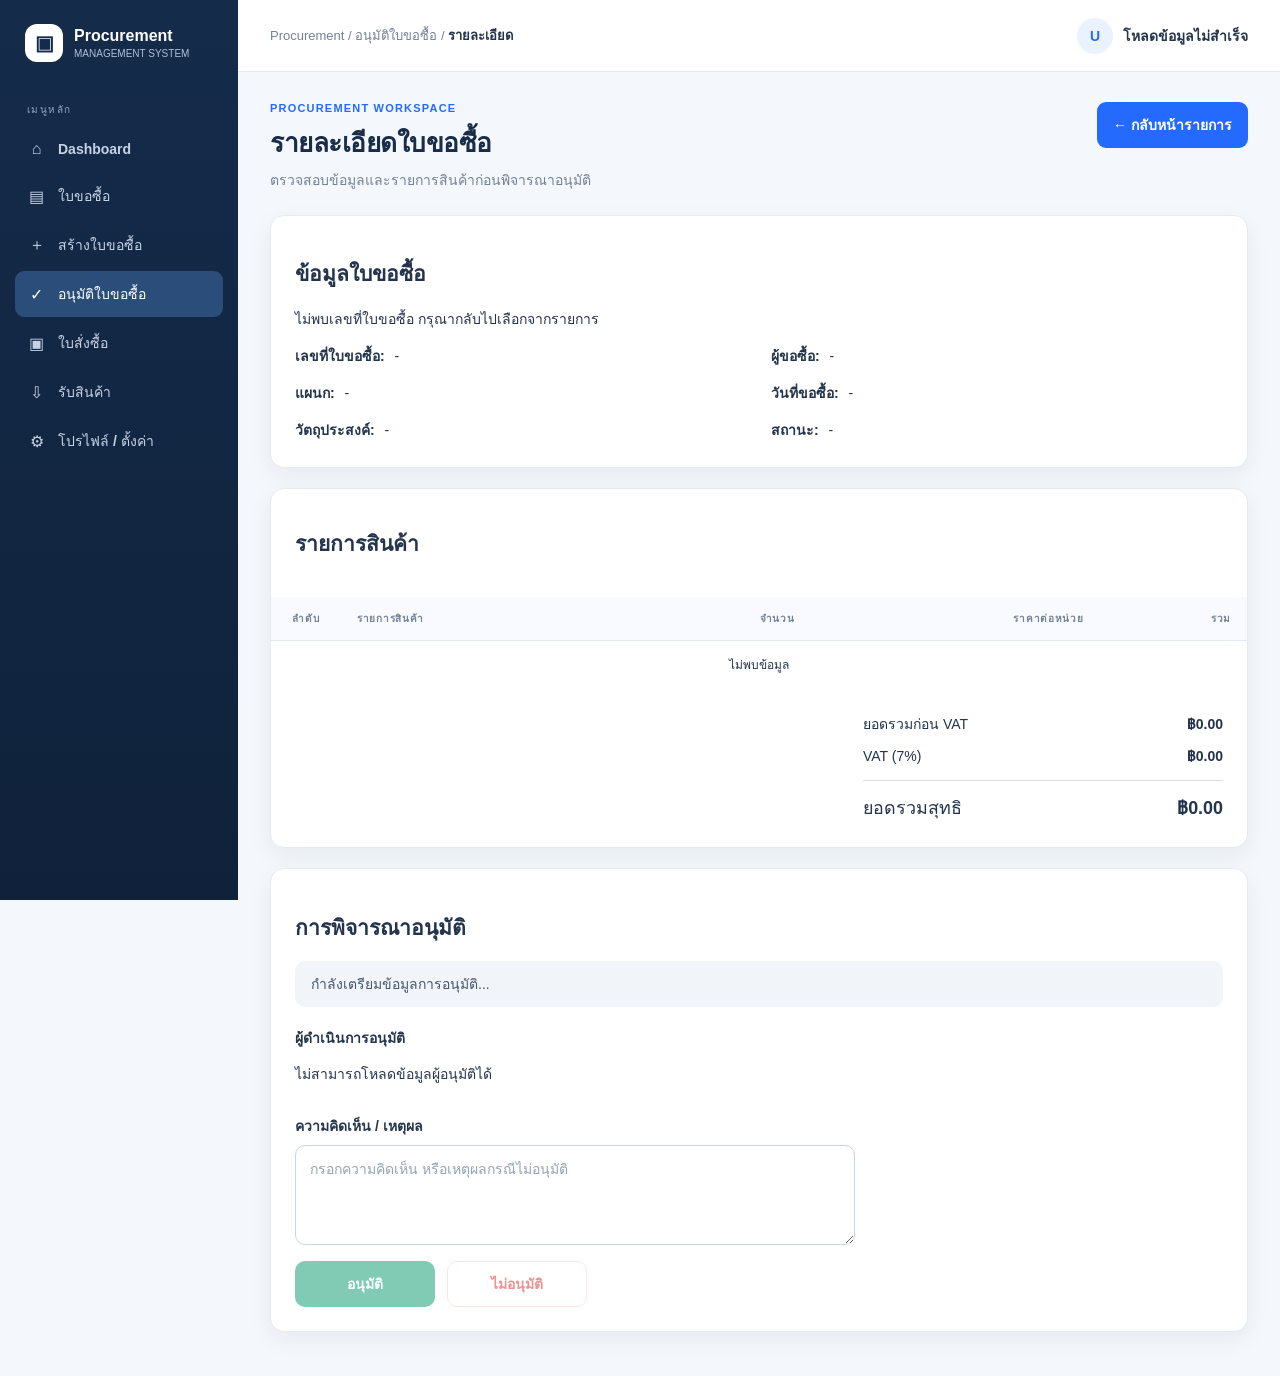
==== Final_project/approval-detail.html @ 4b98fd79 "Add project files." ====
<!DOCTYPE html>
<html lang="th">
<head>
    <meta charset="utf-8">
    <meta name="viewport" content="width=device-width, initial-scale=1">
    <title>รายละเอียดใบขอซื้อ | Procurement System</title>
    <link rel="stylesheet" href="styles.css">

    <style>
        /* Summary */
        .detail-summary {
            display: grid;
            grid-template-columns: repeat(2, minmax(0, 1fr));
            gap: 12px 24px;
        }

            .detail-summary p {
                margin: 0;
                line-height: 1.8;
                overflow-wrap: anywhere;
            }

            .detail-summary strong {
                margin-right: 6px;
            }

        /* Table */
        .detail-table th,
        .detail-table td {
            padding: 14px 16px;
            vertical-align: middle;
        }

            .detail-table th:first-child,
            .detail-table td:first-child {
                text-align: center;
                width: 70px;
            }

        .detail-table .number {
            text-align: right;
            white-space: nowrap;
        }

        .detail-table .empty-row {
            text-align: center;
            padding: 28px 16px;
            color: #6b7280;
        }

        /* Total summary */
        .total-summary {
            display: flex;
            justify-content: flex-end;
            padding: 20px 24px;
        }

        .total-box {
            width: 100%;
            max-width: 360px;
        }

        .total-row {
            display: flex;
            justify-content: space-between;
            align-items: baseline;
            gap: 16px;
            padding: 5px 0;
        }

            .total-row strong {
                white-space: nowrap;
                text-align: right;
            }

        .total-grand {
            margin-top: 8px;
            padding-top: 12px;
            border-top: 1px solid #ddd;
            font-size: 1.12rem;
        }

        /* Approval */
        .approval-form {
            display: flex;
            flex-direction: column;
            gap: 16px;
            max-width: 560px;
        }

        .approval-field label {
            display: block;
            margin-bottom: 6px;
            font-weight: 600;
        }

        .approval-field textarea {
            width: 100%;
            box-sizing: border-box;
            resize: vertical;
        }

        .approval-actions {
            display: flex;
            flex-wrap: wrap;
            gap: 12px;
        }

            .approval-actions button {
                min-width: 120px;
                cursor: pointer;
            }

                .approval-actions button:disabled {
                    cursor: not-allowed;
                    opacity: 0.6;
                }

        @media (max-width: 640px) {
            .detail-summary {
                grid-template-columns: 1fr;
            }

            .total-summary {
                padding: 16px;
            }

            .detail-table th,
            .detail-table td {
                padding: 10px;
            }

            .approval-actions button {
                flex: 1;
            }
        }
    </style>
</head>

<body>
    <div class="app">
        <aside class="sidebar">
            <a class="brand" href="dashboard.html">
                <span class="brand-mark">▣</span>
                <span>
                    Procurement
                    <small>MANAGEMENT SYSTEM</small>
                </span>
            </a>

            <div class="nav-label">เมนูหลัก</div>

            <nav class="nav">
                <a href="dashboard.html">
                    <span class="nav-icon">⌂</span>Dashboard
                </a>

                <a href="requisitions.html">
                    <span class="nav-icon">▤</span>ใบขอซื้อ
                </a>

                <a href="requisition-create.html">
                    <span class="nav-icon">＋</span>สร้างใบขอซื้อ
                </a>

                <a class="active" href="approvals.html">
                    <span class="nav-icon">✓</span>อนุมัติใบขอซื้อ
                </a>

                <a href="purchase-orders.html">
                    <span class="nav-icon">▣</span>ใบสั่งซื้อ
                </a>

                <a href="goods-receipts.html">
                    <span class="nav-icon">⇩</span>รับสินค้า
                </a>

                <a href="profile.html">
                    <span class="nav-icon">⚙</span>โปรไฟล์ / ตั้งค่า
                </a>
            </nav>
        </aside>

        <main class="main">
            <header class="topbar">
                <div class="crumb">
                    Procurement /
                    <a href="approvals.html">อนุมัติใบขอซื้อ</a> /
                    <strong>รายละเอียด</strong>
                </div>

                <div class="top-user">
                    <span class="avatar" id="currentUserAvatar">U</span>

                    <div class="user-info">
                        <span class="user-name" id="currentUserName">
                            กำลังโหลด...
                        </span>
                        <small id="currentUserRole"></small>
                    </div>
                </div>
            </header>

            <section class="content">
                <div class="page-head">
                    <div>
                        <div class="eyebrow">Procurement workspace</div>
                        <h1>รายละเอียดใบขอซื้อ</h1>
                        <p>ตรวจสอบข้อมูลและรายการสินค้าก่อนพิจารณาอนุมัติ</p>
                    </div>

                    <a class="btn" href="approvals.html">
                        ← กลับหน้ารายการ
                    </a>
                </div>

                <!-- Requisition information -->
                <section class="card" style="padding: 24px; margin-bottom: 20px">
                    <h2>ข้อมูลใบขอซื้อ</h2>

                    <p id="detail-message" role="status" aria-live="polite">
                        กำลังโหลดข้อมูลใบขอซื้อ...
                    </p>

                    <div id="requisition-detail" class="detail-summary">
                        <p>
                            <strong>เลขที่ใบขอซื้อ:</strong>
                            <span id="detail-id">-</span>
                        </p>

                        <p>
                            <strong>ผู้ขอซื้อ:</strong>
                            <span id="detail-requester">-</span>
                        </p>

                        <p>
                            <strong>แผนก:</strong>
                            <span id="detail-department">-</span>
                        </p>

                        <p>
                            <strong>วันที่ขอซื้อ:</strong>
                            <span id="detail-date">-</span>
                        </p>

                        <p>
                            <strong>วัตถุประสงค์:</strong>
                            <span id="detail-purpose">-</span>
                        </p>

                        <p>
                            <strong>สถานะ:</strong>
                            <span id="detail-status">-</span>
                        </p>
                    </div>
                </section>

                <!-- Requisition items and VAT -->
                <section class="card table-card">
                    <div style="padding: 20px 24px">
                        <h2>รายการสินค้า</h2>
                    </div>

                    <div class="table-wrap">
                        <table class="detail-table">
                            <thead>
                                <tr>
                                    <th scope="col">ลำดับ</th>
                                    <th scope="col">รายการสินค้า</th>
                                    <th scope="col" class="number">จำนวน</th>
                                    <th scope="col" class="number">ราคาต่อหน่วย</th>
                                    <th scope="col" class="number">รวม</th>
                                </tr>
                            </thead>

                            <tbody id="detail-items">
                                <tr>
                                    <td colspan="5" class="empty-row">
                                        กำลังโหลดรายการสินค้า...
                                    </td>
                                </tr>
                            </tbody>
                        </table>
                    </div>

                    <div class="total-summary">
                        <div class="total-box">
                            <div class="total-row">
                                <span>ยอดรวมก่อน VAT</span>
                                <strong id="detail-total">฿0.00</strong>
                            </div>

                            <div class="total-row">
                                <span>VAT (7%)</span>
                                <strong id="detail-vat">฿0.00</strong>
                            </div>

                            <div class="total-row total-grand">
                                <span>ยอดรวมสุทธิ</span>
                                <strong id="detail-grand-total">฿0.00</strong>
                            </div>
                        </div>
                    </div>
                </section>

                <!-- Approval form -->
                <section class="card" style="padding: 24px; margin-top: 20px">
                    <h2>การพิจารณาอนุมัติ</h2>

                    <p id="approval-message" role="status" aria-live="polite">
                        กำลังเตรียมข้อมูลการอนุมัติ...
                    </p>

                    <div class="approval-form">
                        <div class="approval-field">
                            <label for="current-approver">
                                ผู้ดำเนินการอนุมัติ
                            </label>
                            <p id="current-approver">
                                กำลังตรวจสอบผู้ใช้...
                            </p>
                        </div>

                        <div class="approval-field">
                            <label for="approval-comments">
                                ความคิดเห็น / เหตุผล
                            </label>

                            <textarea id="approval-comments"
                                      class="input"
                                      rows="3"
                                      maxlength="1000"
                                      placeholder="กรอกความคิดเห็น หรือเหตุผลกรณีไม่อนุมัติ"></textarea>
                        </div>

                        <div class="approval-actions">
                            <button type="button"
                                    class="btn"
                                    id="approve-button">
                                อนุมัติ
                            </button>

                            <button type="button"
                                    class="btn"
                                    id="reject-button">
                                ไม่อนุมัติ
                            </button>
                        </div>
                    </div>
                </section>
            </section>
        </main>
    </div>

    <script src="script.js"></script>
    
</body>
</html>
---- Final_project/styles.css ----
*{box-sizing:border-box} :root{--navy:#142b4a;--navy2:#1d3b62;--blue:#246bfd;--blue-soft:#eaf1ff;--bg:#f4f7fb;--text:#24344d;--muted:#748198;--line:#e5ebf3;--white:#fff;--green:#17865c;--green-bg:#e6f7ef;--orange:#b76a08;--orange-bg:#fff3df;--red:#c34242;--red-bg:#ffebeb;--shadow:0 8px 24px rgba(20,43,74,.06)}body{margin:0;font-family:Inter,"Segoe UI",Tahoma,Arial,sans-serif;background:var(--bg);color:var(--text);font-size:14px}a{color:inherit;text-decoration:none}button,input,select,textarea{font:inherit}.app{min-height:100vh}.sidebar{position:fixed;inset:0 auto 0 0;width:238px;background:linear-gradient(180deg,var(--navy),#10223b);color:#d7e2f2;padding:24px 15px;display:flex;flex-direction:column;z-index:5}.brand{display:flex;align-items:center;gap:11px;padding:0 10px 28px;color:#fff;font-weight:750;font-size:16px}.brand-mark{height:38px;width:38px;border-radius:12px;background:#fff;color:var(--navy);display:grid;place-items:center;font-size:20px}.brand small{display:block;font-size:10px;font-weight:500;color:#aebfd7;margin-top:3px}.nav-label{font-size:10px;text-transform:uppercase;letter-spacing:1.4px;color:#91a6c3;padding:12px 12px 8px}.nav a{display:flex;align-items:center;gap:12px;padding:12px;border-radius:9px;color:#c6d3e6;margin:3px 0;font-weight:550}.nav a:hover,.nav a.active{background:#2a4d79;color:#fff}.nav-icon{width:19px;text-align:center;font-size:16px}.side-bottom{margin-top:auto;border-top:1px solid #35506f;padding:18px 10px 0;font-size:12px;color:#aebfd7;line-height:1.7}.main{margin-left:238px;min-height:100vh}.topbar{height:72px;background:#fff;border-bottom:1px solid var(--line);display:flex;align-items:center;justify-content:space-between;padding:0 32px;position:sticky;top:0;z-index:3}.crumb{font-size:13px;color:var(--muted)}.crumb strong{color:var(--text)}.top-user{display:flex;align-items:center;gap:10px;font-weight:650}.avatar{width:36px;height:36px;border-radius:50%;background:var(--blue-soft);color:var(--blue);display:grid;place-items:center;font-weight:800}.content{padding:30px 32px 44px;max-width:1500px;margin:auto}.page-head{display:flex;align-items:flex-start;justify-content:space-between;gap:18px;margin-bottom:24px}.eyebrow{color:var(--blue);font-size:11px;font-weight:800;text-transform:uppercase;letter-spacing:1.2px;margin-bottom:8px}.page-head h1{font-size:26px;letter-spacing:-.5px;margin:0 0 7px;color:#182d49}.page-head p{color:var(--muted);margin:0;line-height:1.5}.btn{display:inline-flex;align-items:center;justify-content:center;gap:8px;padding:11px 15px;border:1px solid transparent;border-radius:9px;background:var(--blue);color:#fff;font-weight:700;cursor:pointer;white-space:nowrap}.btn:hover{filter:brightness(.97)}.btn.secondary{background:#fff;color:var(--text);border-color:var(--line)}.btn.danger{background:var(--red)}.btn.success{background:var(--green)}.grid{display:grid;gap:18px}.stats{grid-template-columns:repeat(4,minmax(0,1fr));margin-bottom:20px}.card{background:#fff;border:1px solid var(--line);border-radius:14px;box-shadow:var(--shadow)}.stat{padding:20px}.stat-top{display:flex;justify-content:space-between;align-items:center;color:var(--muted);font-size:12px;font-weight:650}.stat-icon{width:38px;height:38px;border-radius:11px;display:grid;place-items:center;background:var(--blue-soft);color:var(--blue);font-size:18px}.stat-value{font-size:28px;font-weight:800;color:#1b304d;margin:13px 0 5px}.stat-note{font-size:11px;color:var(--muted)}.stat-note strong{color:var(--green)}.two-col{grid-template-columns:1.35fr 1fr}.section{padding:22px;margin-bottom:20px}.section-head{display:flex;align-items:center;justify-content:space-between;gap:12px;margin-bottom:18px}.section-head h2{font-size:16px;margin:0}.section-head a{font-size:12px;color:var(--blue);font-weight:700}.chart-placeholder{height:220px;display:flex;align-items:flex-end;justify-content:space-around;padding:20px 10px 0;border-bottom:1px solid var(--line);background:repeating-linear-gradient(to bottom,transparent 0,transparent 43px,#edf1f7 44px)}.bar-wrap{height:100%;display:flex;flex-direction:column;justify-content:flex-end;align-items:center;gap:8px;flex:1}.bar{width:min(32px,55%);border-radius:6px 6px 0 0;background:linear-gradient(180deg,#70a1ff,#246bfd)}.bar-label{font-size:10px;color:var(--muted);margin-bottom:8px}.legend{display:flex;gap:16px;color:var(--muted);font-size:11px;margin-top:14px}.dot{display:inline-block;width:7px;height:7px;border-radius:50%;background:var(--blue);margin-right:5px}.table-card{overflow:hidden}.table-tools{padding:17px 20px;border-bottom:1px solid var(--line);display:flex;align-items:center;gap:10px;flex-wrap:wrap}.field{display:flex;flex-direction:column;gap:7px;margin-bottom:16px}.field label{font-size:12px;font-weight:750;color:#43536a}.field input,.field select,.field textarea,.search{border:1px solid #dce4ef;border-radius:8px;background:#fff;padding:11px 12px;outline:none;color:var(--text);min-width:0}.field input:focus,.field select:focus,.field textarea:focus,.search:focus{border-color:#7aa4ff;box-shadow:0 0 0 3px #eaf1ff}.search{width:min(290px,100%)}.filter{padding:10px 12px;border:1px solid #dce4ef;border-radius:8px;background:#fff;color:var(--text)}.table-wrap{overflow-x:auto}table{border-collapse:collapse;width:100%;white-space:nowrap}th{text-align:left;background:#f8faff;color:#748198;font-size:10px;text-transform:uppercase;letter-spacing:.7px;padding:14px 18px;border-bottom:1px solid var(--line)}td{padding:15px 18px;border-bottom:1px solid #edf1f6;font-size:12px}tbody tr:hover{background:#fbfcff}tbody tr:last-child td{border-bottom:0}.id{font-weight:800;color:#31547f}.status{display:inline-flex;align-items:center;border-radius:20px;padding:5px 9px;font-size:10px;font-weight:800}.status.pending{background:var(--orange-bg);color:var(--orange)}.status.approved,.status.received{background:var(--green-bg);color:var(--green)}.status.rejected,.status.overdue{background:var(--red-bg);color:var(--red)}.status.processing{background:var(--blue-soft);color:var(--blue)}.table-link{color:var(--blue);font-weight:750}.table-foot{display:flex;justify-content:space-between;align-items:center;padding:15px 20px;border-top:1px solid var(--line);color:var(--muted);font-size:11px}.pagination{display:flex;gap:5px}.pagination span{padding:7px 10px;border:1px solid var(--line);border-radius:7px}.pagination .current{background:var(--blue);color:#fff;border-color:var(--blue)}.form-grid{display:grid;grid-template-columns:repeat(2,minmax(0,1fr));gap:0 18px}.span-2{grid-column:span 2}.form-card{padding:24px}.form-section-title{font-size:14px;font-weight:800;padding-bottom:14px;border-bottom:1px solid var(--line);margin:0 0 20px}.form-actions{display:flex;justify-content:flex-end;gap:10px;padding-top:20px;border-top:1px solid var(--line)}.item-row{display:grid;grid-template-columns:2fr .8fr 1fr 1fr 38px;gap:10px;align-items:end;margin-bottom:10px}.item-row .field{margin-bottom:0}.summary{background:#f8faff;border:1px solid var(--line);border-radius:10px;padding:17px;display:flex;justify-content:flex-end;gap:40px;margin-top:20px}.summary small{color:var(--muted);display:block;margin-bottom:5px}.summary strong{font-size:18px}.report-grid{grid-template-columns:repeat(3,minmax(0,1fr))}.report-card{padding:22px}.report-card .report-icon{height:42px;width:42px;border-radius:12px;background:var(--blue-soft);color:var(--blue);display:grid;place-items:center;font-size:20px;margin-bottom:16px}.report-card h3{margin:0 0 7px;font-size:15px}.report-card p{color:var(--muted);font-size:12px;line-height:1.6;min-height:38px}.profile-layout{grid-template-columns:250px 1fr}.profile-side{padding:25px;text-align:center}.profile-big{width:78px;height:78px;margin:5px auto 14px;border-radius:50%;background:var(--blue-soft);color:var(--blue);display:grid;place-items:center;font-size:28px;font-weight:800}.profile-side h3{margin:0 0 6px}.profile-side p{color:var(--muted);font-size:12px;margin:0 0 18px}.muted{color:var(--muted)}.login-page{min-height:100vh;display:grid;grid-template-columns:1fr 1fr;background:#fff}.login-visual{background:radial-gradient(circle at 20% 20%,#2f5f96 0,#1a3b63 35%,#102541 100%);color:#fff;padding:8vh 8%;display:flex;flex-direction:column;justify-content:space-between;overflow:hidden;position:relative}.login-visual:after{content:"";position:absolute;width:450px;height:450px;border:1px solid #ffffff20;border-radius:50%;right:-160px;bottom:-180px;box-shadow:0 0 0 50px #ffffff08,0 0 0 100px #ffffff05}.login-visual .brand{padding:0;position:relative;z-index:1}.visual-copy{position:relative;z-index:1;max-width:470px}.visual-copy .tag{display:inline-block;padding:7px 11px;border-radius:20px;background:#ffffff16;color:#d8e8ff;font-size:11px;margin-bottom:20px}.visual-copy h1{font-size:clamp(32px,4vw,52px);line-height:1.12;letter-spacing:-1.5px;margin:0 0 18px}.visual-copy p{color:#c3d4e9;line-height:1.8;max-width:390px}.visual-stats{display:flex;gap:35px;margin-top:35px}.visual-stats strong{display:block;font-size:22px}.visual-stats span{font-size:11px;color:#c3d4e9}.visual-foot{font-size:11px;color:#a8bdd8;position:relative;z-index:1}.login-right{display:grid;place-items:center;padding:35px}.login-form{width:min(390px,100%)}.login-form .eyebrow{margin-bottom:12px}.login-form h2{font-size:29px;letter-spacing:-.7px;margin:0 0 8px}.login-form .sub{color:var(--muted);margin:0 0 30px;line-height:1.6}.login-form .field{margin-bottom:19px}.login-form .field input{padding:13px}.login-row{display:flex;align-items:center;justify-content:space-between;font-size:12px;margin:4px 0 22px}.check{display:flex;align-items:center;gap:8px;color:var(--muted)}.forgot{color:var(--blue);font-weight:700}.full{width:100%}.login-note{text-align:center;font-size:11px;color:var(--muted);margin-top:28px;line-height:1.7}.notice{background:#f7faff;border:1px solid #e1eaff;color:#5b6f8e;border-radius:9px;padding:12px 14px;font-size:11px;line-height:1.6;margin-top:20px}.empty{text-align:center;padding:45px;color:var(--muted)}.mobile-menu{display:none}@media(max-width:1100px){.sidebar{width:205px}.main{margin-left:205px}.content{padding:25px 22px}.stats{grid-template-columns:repeat(2,minmax(0,1fr))}.two-col{grid-template-columns:1fr}.report-grid{grid-template-columns:repeat(2,minmax(0,1fr))}}@media(max-width:760px){.sidebar{position:static;width:auto;height:auto;padding:12px}.sidebar .brand{padding:0 8px 12px}.nav-label,.side-bottom{display:none}.nav{display:flex;overflow:auto;gap:5px}.nav a{white-space:nowrap;margin:0;padding:9px 11px;font-size:12px}.main{margin-left:0}.topbar{height:58px;padding:0 17px}.content{padding:22px 14px}.page-head{flex-direction:column}.page-head h1{font-size:23px}.stats{gap:10px}.stat{padding:15px}.stat-value{font-size:23px}.form-grid{grid-template-columns:1fr}.span-2{grid-column:span 1}.item-row{grid-template-columns:1fr 1fr}.item-row .field:first-child{grid-column:span 2}.report-grid,.profile-layout{grid-template-columns:1fr}.login-page{grid-template-columns:1fr}.login-visual{min-height:270px;padding:28px}.visual-copy h1{font-size:32px}.visual-stats{margin-top:18px;gap:20px}.visual-foot{display:none}.login-right{padding:40px 24px}.table-tools{padding:13px}.search{width:100%}.summary{gap:20px}.top-user .user-name{display:none}}

.chart-placeholder {
    display: flex;
    align-items: flex-end;
    justify-content: space-around;
    gap: 12px;
    height: 220px;
    padding: 16px 8px 0;
}

.bar-wrap {
    flex: 1;
    min-width: 0;
    height: 100%;
    display: flex;
    flex-direction: column;
    justify-content: flex-end;
    align-items: center;
    gap: 8px;
}

.bar {
    width: 100%;
    max-width: 42px;
    min-height: 3px;
    background: #3b82f6;
    border-radius: 6px 6px 0 0;
    transition: height 0.3s ease;
}

.bar-label {
    font-size: 12px;
    white-space: nowrap;
}

/* ===== Approval Section ===== */
#approval-message {
    margin: 8px 0 20px;
    padding: 12px 16px;
    border-radius: 10px;
    background: #f1f5f9;
    color: #475569;
    font-size: 14px;
    line-height: 1.6;
}

    #approval-message.success {
        background: #ecfdf5;
        color: #047857;
        border: 1px solid #a7f3d0;
    }

    #approval-message.error {
        background: #fef2f2;
        color: #b91c1c;
        border: 1px solid #fecaca;
    }

    #approval-message.warning {
        background: #fffbeb;
        color: #92400e;
        border: 1px solid #fde68a;
    }

/* Approval form layout */
#approver-select,
#approval-comments {
    display: block;
    width: 100%;
    margin-top: 8px;
    padding: 12px 14px;
    border: 1px solid #cbd5e1;
    border-radius: 10px;
    background-color: #fff;
    color: #1e293b;
    font-family: inherit;
    font-size: 14px;
    transition: border-color 0.2s ease, box-shadow 0.2s ease;
    box-sizing: border-box;
}

#approver-select {
    min-height: 46px;
    cursor: pointer;
}

#approval-comments {
    min-height: 100px;
    resize: vertical;
    line-height: 1.6;
}

    #approver-select:focus,
    #approval-comments:focus {
        outline: none;
        border-color: #2563eb;
        box-shadow: 0 0 0 3px rgba(37, 99, 235, 0.12);
    }

    #approval-comments::placeholder {
        color: #94a3b8;
    }

/* Form labels */
#requisition-detail label {
    display: block;
    color: #334155;
    font-size: 14px;
    font-weight: 600;
}

/* Approval buttons */
#approve-button,
#reject-button {
    min-width: 140px;
    min-height: 44px;
    padding: 11px 20px;
    border: 1px solid transparent;
    border-radius: 10px;
    font-family: inherit;
    font-size: 14px;
    font-weight: 600;
    cursor: pointer;
    transition: background-color 0.2s ease, box-shadow 0.2s ease, transform 0.2s ease;
}

#approve-button {
    background: #059669;
    color: #fff;
}

    #approve-button:hover:not(:disabled) {
        background: #047857;
        box-shadow: 0 4px 10px rgba(5, 150, 105, 0.2);
        transform: translateY(-1px);
    }

#reject-button {
    background: #fff;
    color: #dc2626;
    border-color: #fecaca;
}

    #reject-button:hover:not(:disabled) {
        background: #fef2f2;
        border-color: #f87171;
    }

    #approve-button:disabled,
    #reject-button:disabled {
        opacity: 0.5;
        cursor: not-allowed;
        transform: none;
        box-shadow: none;
    }

/* Responsive layout */
@media (max-width: 600px) {
    #requisition-detail .card {
        padding: 18px !important;
    }

    #approve-button,
    #reject-button {
        flex: 1;
        min-width: 0;
    }
}

/* VAT summary on requisition creation page */
.vat-summary {
    display: flex;
    flex-direction: column;
    gap: 10px;
    margin-top: 20px;
    margin-left: auto;
    width: 100%;
    max-width: 420px;
    box-sizing: border-box;
    padding: 20px;
    border: 1px solid #e5e7eb;
    border-radius: 12px;
    background: #fafafa;
}

.vat-summary-heading {
    display: flex;
    flex-direction: column;
    gap: 4px;
    margin-bottom: 4px;
}

    .vat-summary-heading h3 {
        margin: 0;
        font-size: 1rem;
    }

    .vat-summary-heading small {
        color: #6b7280;
        font-size: 0.85rem;
    }

.vat-summary-row {
    display: flex;
    justify-content: space-between;
    align-items: baseline;
    gap: 16px;
    line-height: 1.6;
}

    .vat-summary-row strong {
        white-space: nowrap;
        text-align: right;
    }

.vat-grand-total {
    margin-top: 4px;
    padding-top: 12px;
    border-top: 1px solid #d1d5db;
    font-size: 1.1rem;
    font-weight: 700;
}

@media (max-width: 480px) {
    .vat-summary {
        padding: 16px;
    }

    .vat-summary-row {
        gap: 10px;
        font-size: 0.9rem;
    }

    .vat-grand-total {
        font-size: 1rem;
    }
}
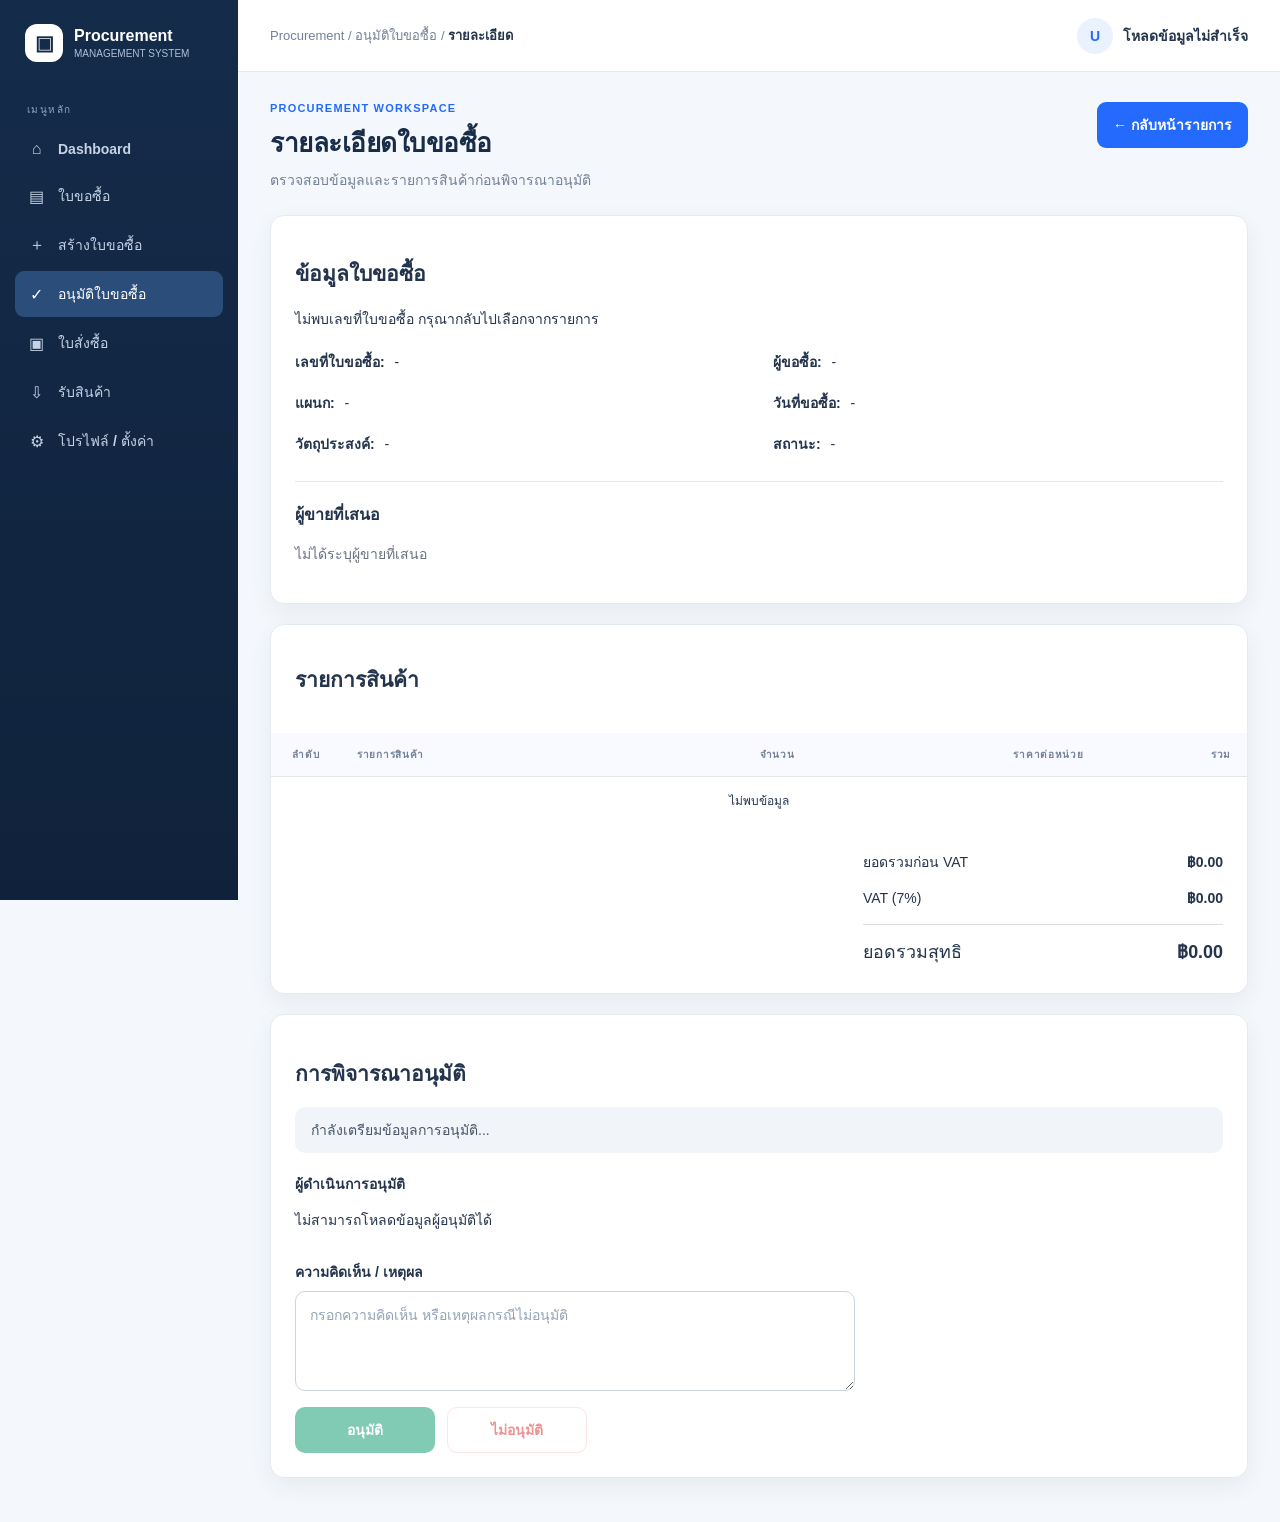
==== commit f45c1cf0: "Update goods receipts API" ====
--- a/Final_project/approval-detail.html
+++ b/Final_project/approval-detail.html
@@ -8,11 +8,17 @@
     <link rel="stylesheet" href="styles.css">
 
     <style>
-        /* Summary */
+        /* Requisition information */
+        .detail-info-card {
+            padding: 24px;
+            margin-bottom: 20px;
+        }
+
         .detail-summary {
             display: grid;
             grid-template-columns: repeat(2, minmax(0, 1fr));
-            gap: 12px 24px;
+            gap: 16px 28px;
+            margin-top: 20px;
         }
 
             .detail-summary p {
@@ -22,32 +28,49 @@
             }
 
             .detail-summary strong {
+                display: inline-block;
                 margin-right: 6px;
-            }
-
-        /* Table */
-        .detail-table th,
-        .detail-table td {
-            padding: 14px 16px;
-            vertical-align: middle;
-        }
-
-            .detail-table th:first-child,
-            .detail-table td:first-child {
+                font-weight: 600;
+            }
+
+        /* Items table */
+        .table-card {
+            overflow: hidden;
+        }
+
+        .detail-table {
+            width: 100%;
+            border-collapse: collapse;
+        }
+
+            .detail-table th,
+            .detail-table td {
+                padding: 14px 16px;
+                vertical-align: middle;
+                border-bottom: 1px solid #e5e7eb;
+            }
+
+            .detail-table th {
+                text-align: left;
+                white-space: nowrap;
+            }
+
+                .detail-table th:first-child,
+                .detail-table td:first-child {
+                    text-align: center;
+                    width: 70px;
+                }
+
+            .detail-table .number {
+                text-align: right;
+                white-space: nowrap;
+            }
+
+            .detail-table .empty-row {
                 text-align: center;
-                width: 70px;
-            }
-
-        .detail-table .number {
-            text-align: right;
-            white-space: nowrap;
-        }
-
-        .detail-table .empty-row {
-            text-align: center;
-            padding: 28px 16px;
-            color: #6b7280;
-        }
+                padding: 28px 16px;
+                color: #6b7280;
+            }
 
         /* Total summary */
         .total-summary {
@@ -66,7 +89,7 @@
             justify-content: space-between;
             align-items: baseline;
             gap: 16px;
-            padding: 5px 0;
+            padding: 7px 0;
         }
 
             .total-row strong {
@@ -82,11 +105,17 @@
         }
 
         /* Approval */
+        .approval-card {
+            padding: 24px;
+            margin-top: 20px;
+        }
+
         .approval-form {
             display: flex;
             flex-direction: column;
             gap: 16px;
             max-width: 560px;
+            margin-top: 20px;
         }
 
         .approval-field label {
@@ -117,11 +146,17 @@
                     opacity: 0.6;
                 }
 
+        /* Responsive */
         @media (max-width: 640px) {
             .detail-summary {
                 grid-template-columns: 1fr;
             }
 
+            .detail-info-card,
+            .approval-card {
+                padding: 18px;
+            }
+
             .total-summary {
                 padding: 16px;
             }
@@ -135,6 +170,58 @@
                 flex: 1;
             }
         }
+
+        .selected-vendor-section {
+            margin-top: 24px;
+            padding-top: 20px;
+            border-top: 1px solid #e5e7eb;
+        }
+
+            .selected-vendor-section h3 {
+                margin: 0 0 16px;
+                font-size: 1rem;
+            }
+
+        .vendor-details-grid {
+            display: grid;
+            grid-template-columns: repeat(2, minmax(0, 1fr));
+            gap: 16px 24px;
+        }
+
+        .vendor-info-item {
+            display: flex;
+            flex-direction: column;
+            gap: 6px;
+            min-width: 0;
+        }
+
+            .vendor-info-item small {
+                color: #6b7280;
+            }
+
+            .vendor-info-item strong {
+                overflow-wrap: anywhere;
+                font-weight: 600;
+            }
+
+        .vendor-address {
+            grid-column: 1 / -1;
+        }
+
+        .vendor-empty {
+            color: #6b7280;
+        }
+
+        @media (max-width: 640px) {
+            .vendor-details-grid {
+                grid-template-columns: 1fr;
+            }
+
+            .vendor-address {
+                grid-column: auto;
+            }
+        }
+
     </style>
 </head>
 
@@ -216,7 +303,7 @@
                 </div>
 
                 <!-- Requisition information -->
-                <section class="card" style="padding: 24px; margin-bottom: 20px">
+                <section class="card detail-info-card">
                     <h2>ข้อมูลใบขอซื้อ</h2>
 
                     <p id="detail-message" role="status" aria-live="polite">
@@ -253,6 +340,43 @@
                             <strong>สถานะ:</strong>
                             <span id="detail-status">-</span>
                         </p>
+                    </div>
+                    <div class="selected-vendor-section">
+                        <h3>ผู้ขายที่เสนอ</h3>
+
+                        <p id="detail-vendor-empty" class="vendor-empty">
+                            ไม่ได้ระบุผู้ขายที่เสนอ
+                        </p>
+
+                        <div id="detail-vendor-details" class="vendor-details" hidden>
+
+                            <div class="vendor-details-grid">
+                                <div class="vendor-info-item">
+                                    <small>ชื่อผู้ขาย</small>
+                                    <strong id="detail-vendor-name">-</strong>
+                                </div>
+
+                                <div class="vendor-info-item">
+                                    <small>เลขประจำตัวผู้เสียภาษี</small>
+                                    <strong id="detail-vendor-tax-id">-</strong>
+                                </div>
+
+                                <div class="vendor-info-item">
+                                    <small>เบอร์โทรศัพท์</small>
+                                    <strong id="detail-vendor-phone">-</strong>
+                                </div>
+
+                                <div class="vendor-info-item">
+                                    <small>อีเมล</small>
+                                    <strong id="detail-vendor-email">-</strong>
+                                </div>
+
+                                <div class="vendor-info-item vendor-address">
+                                    <small>ที่อยู่</small>
+                                    <strong id="detail-vendor-address">-</strong>
+                                </div>
+                            </div>
+                        </div>
                     </div>
                 </section>
 
@@ -305,7 +429,7 @@
                 </section>
 
                 <!-- Approval form -->
-                <section class="card" style="padding: 24px; margin-top: 20px">
+                <section class="card approval-card">
                     <h2>การพิจารณาอนุมัติ</h2>
 
                     <p id="approval-message" role="status" aria-live="polite">
@@ -354,6 +478,6 @@
     </div>
 
     <script src="script.js"></script>
-    
+
 </body>
 </html>
--- a/Final_project/styles.css
+++ b/Final_project/styles.css
@@ -237,3 +237,434 @@
     }
 }
 
+/* Goods Receipts - PO detail */
+#gr-detail {
+    margin-top: 24px;
+    padding: 24px;
+}
+
+#gr-detail h3 {
+    margin: 24px 0 12px;
+}
+
+.detail-grid {
+    display: grid;
+    grid-template-columns: repeat(2, minmax(0, 1fr));
+    gap: 12px;
+}
+
+    .detail-grid > div {
+        display: flex;
+        flex-direction: column;
+        gap: 6px;
+        padding: 14px;
+        border: 1px solid var(--border-color, #e5e7eb);
+        border-radius: 10px;
+        min-width: 0;
+    }
+
+    .detail-grid small {
+        color: var(--text-secondary, #6b7280);
+    }
+
+    .detail-grid strong {
+        overflow-wrap: anywhere;
+    }
+
+.detail-full {
+    grid-column: 1 / -1;
+}
+
+#gr-detail .form-group {
+    margin-bottom: 16px;
+}
+
+#gr-detail input,
+#gr-detail select,
+#gr-detail textarea {
+    width: 100%;
+    box-sizing: border-box;
+}
+
+#gr-detail .notice:empty {
+    display: none;
+}
+
+#gr-detail [hidden] {
+    display: none !important;
+}
+
+@media (min-width: 768px) {
+    .detail-grid {
+        grid-template-columns: repeat(4, minmax(0, 1fr));
+    }
+}
+
+@media (max-width: 767px) {
+    #gr-detail {
+        padding: 16px;
+    }
+
+    .detail-grid {
+        grid-template-columns: 1fr;
+    }
+
+    .detail-full {
+        grid-column: auto;
+    }
+}
+/* Selected vendor details */
+.vendor-details {
+    grid-column: 1 / -1;
+    margin-top: 4px;
+    padding: 18px;
+    border: 1px solid var(--border-color, #e5e7eb);
+    border-radius: 12px;
+    background: var(--card-background, #ffffff);
+}
+
+    .vendor-details h3 {
+        margin: 0 0 14px;
+        font-size: 16px;
+    }
+
+.vendor-details-grid {
+    display: grid;
+    grid-template-columns: repeat(2, minmax(0, 1fr));
+    gap: 14px;
+}
+
+.vendor-info-item {
+    display: flex;
+    flex-direction: column;
+    gap: 6px;
+    min-width: 0;
+}
+
+    .vendor-info-item small {
+        color: var(--text-secondary, #6b7280);
+    }
+
+    .vendor-info-item strong {
+        overflow-wrap: anywhere;
+        font-weight: 500;
+    }
+
+.vendor-address {
+    grid-column: 1 / -1;
+}
+
+@media (max-width: 600px) {
+    .vendor-details-grid {
+        grid-template-columns: 1fr;
+    }
+
+    .vendor-address {
+        grid-column: auto;
+    }
+}
+
+
+/* Department Budget Detail Modal */
+/* ซ่อน Modal เมื่อมี hidden */
+#budget-detail-modal[hidden] {
+    display: none !important;
+}
+
+/* พื้นหลังและตำแหน่ง Modal */
+#budget-detail-modal.gr-modal {
+    position: fixed;
+    inset: 0;
+    z-index: 1000;
+    display: flex;
+    align-items: center;
+    justify-content: center;
+    padding: 20px;
+    box-sizing: border-box;
+}
+
+/* ฉากหลัง */
+#budget-detail-modal .gr-modal-backdrop {
+    position: absolute;
+    inset: 0;
+    background: rgba(15, 23, 42, 0.55);
+}
+
+/* ขยายกรอบ Modal */
+#budget-detail-modal .gr-modal-panel {
+    position: relative;
+    z-index: 1;
+    width: min(1100px, 96vw);
+    max-width: none;
+    max-height: 92vh;
+    overflow-y: auto;
+    overflow-x: hidden;
+    padding: 28px;
+    box-sizing: border-box;
+    background: #fff;
+    border-radius: 16px;
+    box-shadow: 0 20px 60px rgba(0, 0, 0, 0.2);
+}
+
+/* ส่วนหัว */
+#budget-detail-modal .gr-modal-header {
+    display: flex;
+    align-items: flex-start;
+    justify-content: space-between;
+    gap: 20px;
+    margin-bottom: 24px;
+}
+
+    #budget-detail-modal .gr-modal-header h2 {
+        margin: 0 0 8px;
+    }
+
+    #budget-detail-modal .gr-modal-header p {
+        margin: 0;
+        color: #64748b;
+        overflow-wrap: anywhere;
+    }
+
+/* แถบเลือกปีงบประมาณ */
+#budget-detail-modal .budget-detail-toolbar {
+    display: flex;
+    align-items: center;
+    flex-wrap: wrap;
+    gap: 12px;
+    margin-bottom: 20px;
+}
+
+    #budget-detail-modal .budget-detail-toolbar label {
+        font-weight: 600;
+    }
+
+#budget-detail-modal #budget-detail-year {
+    min-width: 140px;
+    max-width: 100%;
+    padding: 10px 12px;
+    box-sizing: border-box;
+}
+
+/* สรุปงบประมาณ */
+#budget-detail-modal #budget-detail-summary {
+    margin-bottom: 24px;
+    min-width: 0;
+}
+
+/* ตารางประวัติเอกสาร */
+#budget-detail-modal .table-wrap {
+    width: 100%;
+    max-width: 100%;
+    overflow-x: auto;
+    overflow-y: visible;
+    -webkit-overflow-scrolling: touch;
+}
+
+    /* ป้องกันข้อมูลในตารางเบียดกันเกินไป */
+    #budget-detail-modal .table-wrap table {
+        width: 100%;
+        min-width: 760px;
+        border-collapse: collapse;
+    }
+
+    /* จัดระยะห่างในเซลล์ */
+    #budget-detail-modal .table-wrap th,
+    #budget-detail-modal .table-wrap td {
+        padding: 12px 14px;
+        text-align: left;
+        vertical-align: top;
+    }
+
+    /* ให้รายการยาวขึ้นบรรทัดใหม่ได้ */
+    #budget-detail-modal .table-wrap td {
+        overflow-wrap: anywhere;
+    }
+
+/* ข้อความแจ้งเตือน */
+#budget-detail-modal #budget-detail-list td[colspan="5"] {
+    text-align: center;
+}
+
+#budget-detail-modal #budget-detail-summary .muted {
+    color: #64748b;
+}
+
+/* หน้าจอแท็บเล็ต */
+@media (max-width: 768px) {
+    #budget-detail-modal.gr-modal {
+        padding: 12px;
+    }
+
+    #budget-detail-modal .gr-modal-panel {
+        width: 100%;
+        max-height: 94vh;
+        padding: 20px;
+    }
+
+    #budget-detail-modal .gr-modal-header {
+        gap: 12px;
+    }
+}
+
+/* หน้าจอมือถือ */
+@media (max-width: 480px) {
+    #budget-detail-modal.gr-modal {
+        padding: 8px;
+    }
+
+    #budget-detail-modal .gr-modal-panel {
+        width: 100%;
+        max-height: 96vh;
+        padding: 16px;
+        border-radius: 12px;
+    }
+
+    #budget-detail-modal .gr-modal-header {
+        gap: 8px;
+    }
+
+    #budget-detail-modal .budget-detail-toolbar {
+        align-items: stretch;
+        flex-direction: column;
+    }
+
+    #budget-detail-modal #budget-detail-year {
+        width: 100%;
+    }
+}
+
+
+
+.department-budget-list {
+    display: grid;
+    grid-template-columns: repeat(3, minmax(0, 1fr));
+    gap: 16px;
+}
+
+.department-budget-card {
+    border: 1px solid var(--border-color, #e5e7eb);
+    border-radius: 12px;
+    padding: 18px;
+    background: var(--card-bg, #fff);
+    cursor: pointer;
+    text-align: left;
+    width: 100%;
+    color: inherit;
+    font: inherit;
+}
+
+    .department-budget-card:hover {
+        border-color: #299764;
+        box-shadow: 0 4px 14px rgba(0, 0, 0, 0.06);
+    }
+
+    .department-budget-card:focus-visible {
+        outline: 2px solid #299764;
+        outline-offset: 3px;
+    }
+
+.budget-progress {
+    height: 8px;
+    background: #e5e7eb;
+    border-radius: 999px;
+    overflow: hidden;
+    margin: 12px 0;
+}
+
+.budget-progress-bar {
+    height: 100%;
+    background: #299764;
+    border-radius: inherit;
+}
+
+.budget-remaining {
+    font-size: 22px;
+    font-weight: 700;
+    color: #16804a;
+}
+
+.budget-meta {
+    display: flex;
+    justify-content: space-between;
+    gap: 8px;
+    font-size: 13px;
+    color: #6b7280;
+}
+
+@media (max-width: 900px) {
+    .department-budget-list {
+        grid-template-columns: repeat(2, minmax(0, 1fr));
+    }
+}
+
+@media (max-width: 600px) {
+    .department-budget-list {
+        grid-template-columns: 1fr;
+    }
+}
+
+/* Fix: Department Budget Detail Modal */
+#budget-detail-modal[hidden] {
+    display: none !important;
+}
+
+#budget-detail-modal.gr-modal {
+    position: fixed;
+    inset: 0;
+    z-index: 1000;
+    display: flex;
+    align-items: center;
+    justify-content: center;
+    padding: 16px;
+    box-sizing: border-box;
+}
+
+#budget-detail-modal .gr-modal-panel {
+    width: calc(100vw - 32px) !important;
+    max-width: 1100px !important;
+    min-width: 0;
+    max-height: calc(100vh - 32px);
+    padding: 28px;
+    box-sizing: border-box;
+    overflow-x: auto;
+    overflow-y: auto;
+}
+
+/* Summary */
+#budget-detail-modal #budget-detail-summary {
+    width: 100%;
+    min-width: 0;
+    overflow-wrap: anywhere;
+    margin-bottom: 20px;
+}
+
+/* Historical table */
+#budget-detail-modal .table-wrap {
+    width: 100%;
+    max-width: 100%;
+    overflow-x: auto;
+    -webkit-overflow-scrolling: touch;
+}
+
+    #budget-detail-modal .table-wrap table {
+        width: 100%;
+        min-width: 900px;
+        border-collapse: collapse;
+    }
+
+    #budget-detail-modal .table-wrap th,
+    #budget-detail-modal .table-wrap td {
+        padding: 12px 14px;
+        vertical-align: top;
+        white-space: normal;
+        overflow-wrap: anywhere;
+    }
+
+@media (max-width: 600px) {
+    #budget-detail-modal .gr-modal-panel {
+        width: calc(100vw - 16px) !important;
+        max-height: calc(100vh - 16px);
+        padding: 16px;
+    }
+}
+
